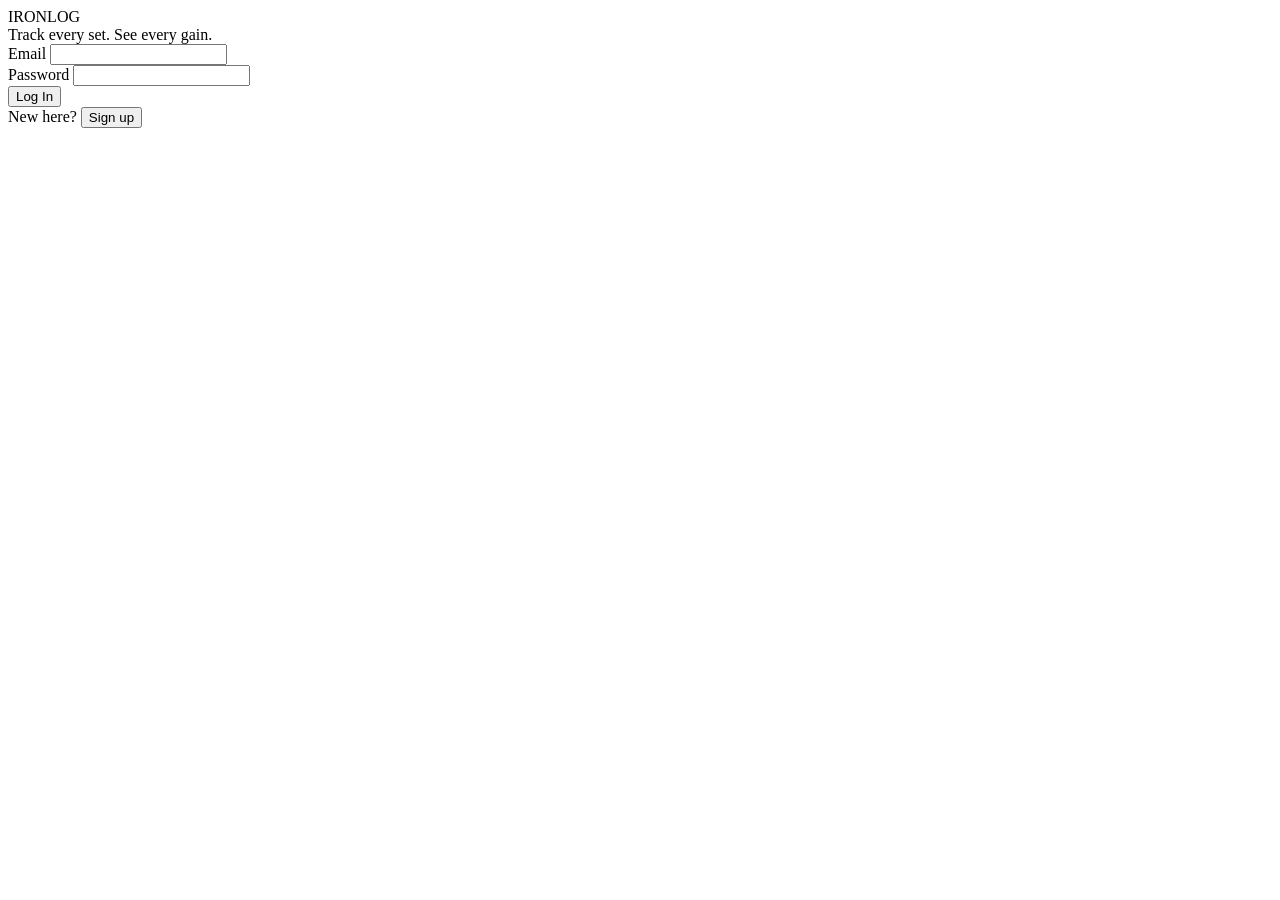
==== index.html @ dd143255 "Add files via upload" ====
<!DOCTYPE html>
<html lang="en">
<head>
<meta charset="UTF-8">
<meta name="viewport" content="width=device-width, initial-scale=1.0">
<title>IRONLOG — Sign In</title>
<link rel="preconnect" href="https://fonts.googleapis.com">
<link href="https://fonts.googleapis.com/css2?family=Oswald:wght@500;600;700&family=Inter:wght@400;500;600;700&display=swap" rel="stylesheet">
<link rel="stylesheet" href="css/style.css">
</head>
<body>

<div class="auth-shell">
  <div class="auth-card">
    <div class="brand">IRON<span>LOG</span></div>
    <div class="tagline">Track every set. See every gain.</div>

    <div class="error-msg" id="errorBox"></div>

    <!-- LOGIN FORM -->
    <form id="loginForm">
      <div class="field">
        <label for="loginEmail">Email</label>
        <input type="email" id="loginEmail" required autocomplete="email">
      </div>
      <div class="field">
        <label for="loginPassword">Password</label>
        <input type="password" id="loginPassword" required autocomplete="current-password">
      </div>
      <button type="submit" class="btn-primary" id="loginBtn">Log In</button>
    </form>

    <!-- SIGNUP FORM -->
    <form id="signupForm" style="display:none;">
      <div class="field">
        <label for="suName">Full Name</label>
        <input type="text" id="suName" required>
      </div>
      <div class="field">
        <label for="suEmail">Email</label>
        <input type="email" id="suEmail" required>
      </div>
      <div class="field">
        <label for="suPassword">Password</label>
        <input type="password" id="suPassword" required minlength="4">
      </div>
      <button type="submit" class="btn-primary" id="signupBtn">Create Account</button>
    </form>

    <div class="auth-switch">
      <span id="switchPrompt">New here?</span>
      <button id="switchBtn" type="button">Sign up</button>
    </div>
  </div>
</div>

<script src="js/api.js"></script>
<script>
  const loginForm = document.getElementById('loginForm');
  const signupForm = document.getElementById('signupForm');
  const switchBtn = document.getElementById('switchBtn');
  const switchPrompt = document.getElementById('switchPrompt');
  const errorBox = document.getElementById('errorBox');
  let mode = 'login';

  // Redirect if already logged in
  if (Api.getToken()) window.location.href = 'dashboard.html';

  function showError(msg) {
    errorBox.textContent = msg;
    errorBox.classList.add('show');
  }
  function clearError() {
    errorBox.classList.remove('show');
  }
  function setLoading(btn, loading, label) {
    btn.disabled = loading;
    btn.textContent = loading ? 'Please wait…' : label;
  }

  switchBtn.addEventListener('click', () => {
    clearError();
    if (mode === 'login') {
      mode = 'signup';
      loginForm.style.display = 'none';
      signupForm.style.display = 'block';
      switchPrompt.textContent = 'Already have an account?';
      switchBtn.textContent = 'Log in';
    } else {
      mode = 'login';
      signupForm.style.display = 'none';
      loginForm.style.display = 'block';
      switchPrompt.textContent = 'New here?';
      switchBtn.textContent = 'Sign up';
    }
  });

  loginForm.addEventListener('submit', async (e) => {
    e.preventDefault();
    clearError();
    const email = document.getElementById('loginEmail').value.trim().toLowerCase();
    const password = document.getElementById('loginPassword').value;
    const btn = document.getElementById('loginBtn');
    setLoading(btn, true, 'Log In');
    try {
      await Api.login(email, password);
      window.location.href = 'dashboard.html';
    } catch (err) {
      showError(err.message || 'Could not log in. Is the backend running?');
    } finally {
      setLoading(btn, false, 'Log In');
    }
  });

  signupForm.addEventListener('submit', async (e) => {
    e.preventDefault();
    clearError();
    const name = document.getElementById('suName').value.trim();
    const email = document.getElementById('suEmail').value.trim().toLowerCase();
    const password = document.getElementById('suPassword').value;
    const btn = document.getElementById('signupBtn');
    setLoading(btn, true, 'Create Account');
    try {
      await Api.signup({ name, email, password });
      window.location.href = 'dashboard.html?welcome=1';
    } catch (err) {
      showError(err.message || 'Could not sign up. Is the backend running?');
    } finally {
      setLoading(btn, false, 'Create Account');
    }
  });
</script>
</body>
</html>
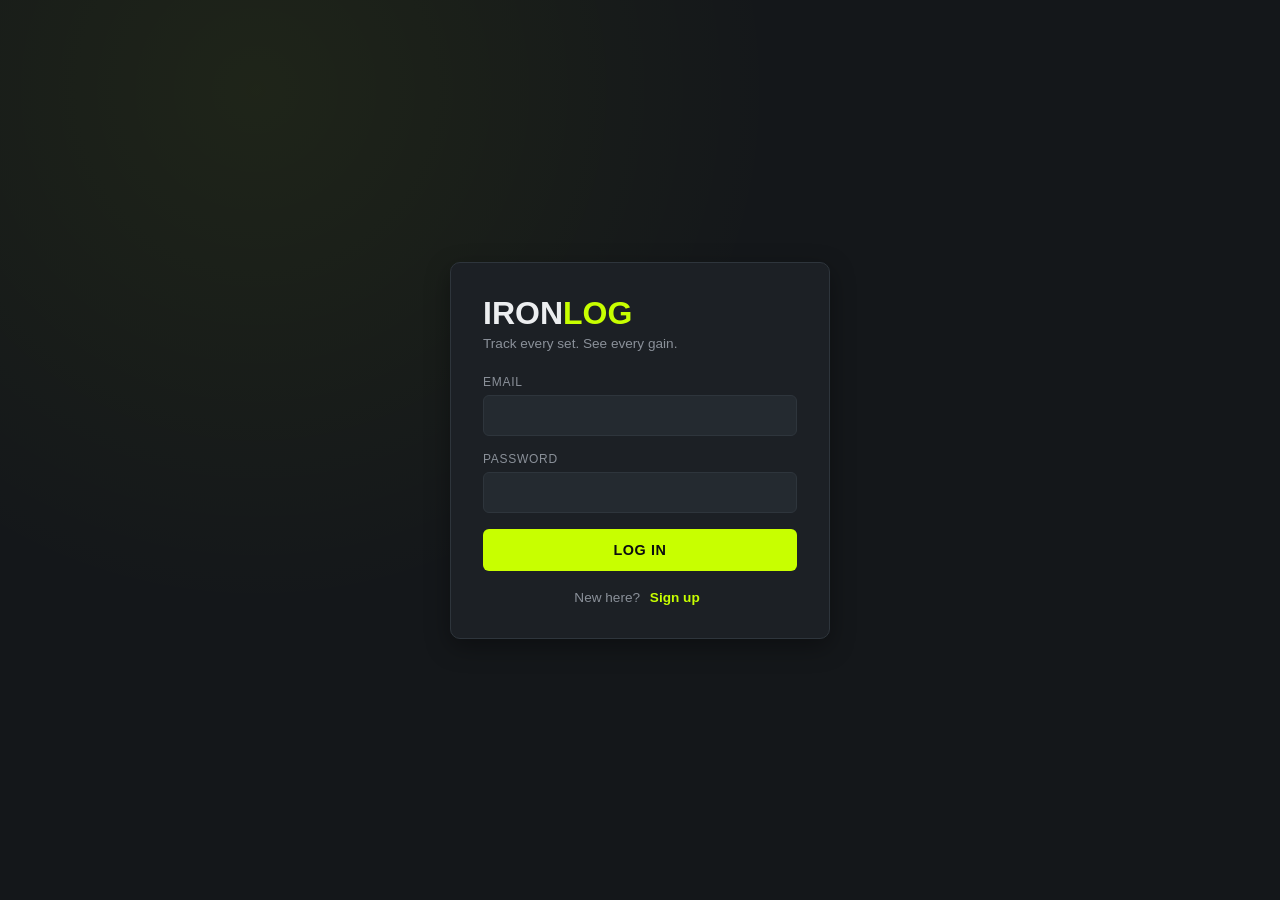
==== commit dc4a9546: "Update index.html" ====
--- a/index.html
+++ b/index.html
@@ -6,7 +6,7 @@
 <title>IRONLOG — Sign In</title>
 <link rel="preconnect" href="https://fonts.googleapis.com">
 <link href="https://fonts.googleapis.com/css2?family=Oswald:wght@500;600;700&family=Inter:wght@400;500;600;700&display=swap" rel="stylesheet">
-<link rel="stylesheet" href="css/style.css">
+<link rel="stylesheet" href="style.css">
 </head>
 <body>
 
@@ -54,7 +54,7 @@
   </div>
 </div>
 
-<script src="js/api.js"></script>
+<script src="api.js"></script>
 <script>
   const loginForm = document.getElementById('loginForm');
   const signupForm = document.getElementById('signupForm');
--- a/style.css
+++ b/style.css
@@ -0,0 +1,454 @@
+/* =========================================================
+   GYM TRACKER — Design Tokens
+   Display: Oswald (condensed, bold, gym signage feel)
+   Body/UI: Inter
+   Palette: near-black ground, volt accent, coral secondary
+   ========================================================= */
+:root {
+  --bg: #14171a;
+  --surface: #1c2025;
+  --surface-2: #242a30;
+  --line: #2e353c;
+  --text: #eceef0;
+  --muted: #8a9099;
+  --volt: #c8ff00;
+  --volt-dim: #9bc400;
+  --coral: #ff5a36;
+  --radius: 10px;
+  --shadow: 0 8px 24px rgba(0,0,0,0.35);
+}
+
+* { box-sizing: border-box; }
+
+html, body {
+  margin: 0;
+  padding: 0;
+  background: var(--bg);
+  color: var(--text);
+  font-family: 'Inter', -apple-system, sans-serif;
+  -webkit-font-smoothing: antialiased;
+}
+
+h1, h2, h3, .display {
+  font-family: 'Oswald', sans-serif;
+  text-transform: uppercase;
+  letter-spacing: 0.02em;
+  margin: 0;
+}
+
+a { color: inherit; text-decoration: none; }
+button { font-family: inherit; cursor: pointer; }
+
+:focus-visible {
+  outline: 2px solid var(--volt);
+  outline-offset: 2px;
+}
+
+/* ---------- Layout shells ---------- */
+.auth-shell {
+  min-height: 100vh;
+  display: grid;
+  place-items: center;
+  padding: 24px;
+  background:
+    radial-gradient(circle at 20% 10%, rgba(200,255,0,0.06), transparent 40%),
+    var(--bg);
+}
+
+.app-shell {
+  display: grid;
+  grid-template-columns: 220px 1fr;
+  min-height: 100vh;
+}
+
+@media (max-width: 760px) {
+  .app-shell { grid-template-columns: 1fr; }
+}
+
+/* ---------- Auth card ---------- */
+.auth-card {
+  width: 100%;
+  max-width: 380px;
+  background: var(--surface);
+  border: 1px solid var(--line);
+  border-radius: var(--radius);
+  padding: 32px;
+  box-shadow: var(--shadow);
+}
+
+.auth-card .brand {
+  font-size: 2rem;
+  font-weight: 700;
+  margin-bottom: 4px;
+}
+.auth-card .brand span { color: var(--volt); }
+
+.auth-card .tagline {
+  color: var(--muted);
+  font-size: 0.85rem;
+  margin-bottom: 24px;
+}
+
+.field {
+  margin-bottom: 16px;
+}
+.field label {
+  display: block;
+  font-size: 0.75rem;
+  text-transform: uppercase;
+  letter-spacing: 0.06em;
+  color: var(--muted);
+  margin-bottom: 6px;
+}
+.field input, .field select {
+  width: 100%;
+  padding: 11px 12px;
+  background: var(--surface-2);
+  border: 1px solid var(--line);
+  border-radius: 6px;
+  color: var(--text);
+  font-size: 0.95rem;
+}
+.field input:focus, .field select:focus {
+  border-color: var(--volt);
+}
+
+.btn-primary {
+  width: 100%;
+  padding: 13px;
+  background: var(--volt);
+  color: #0c0e0f;
+  border: none;
+  border-radius: 6px;
+  font-weight: 700;
+  text-transform: uppercase;
+  letter-spacing: 0.04em;
+  font-size: 0.9rem;
+  transition: transform 0.12s ease, background 0.12s ease;
+}
+.btn-primary:hover { background: var(--volt-dim); transform: translateY(-1px); }
+
+.btn-ghost {
+  width: 100%;
+  padding: 12px;
+  background: transparent;
+  color: var(--text);
+  border: 1px solid var(--line);
+  border-radius: 6px;
+  font-weight: 600;
+  margin-top: 10px;
+}
+.btn-ghost:hover { border-color: var(--volt); }
+
+.auth-switch {
+  text-align: center;
+  margin-top: 18px;
+  font-size: 0.85rem;
+  color: var(--muted);
+}
+.auth-switch button {
+  background: none;
+  border: none;
+  color: var(--volt);
+  font-weight: 600;
+  font-size: 0.85rem;
+}
+
+.error-msg {
+  background: rgba(255,90,54,0.12);
+  border: 1px solid var(--coral);
+  color: var(--coral);
+  font-size: 0.8rem;
+  padding: 8px 10px;
+  border-radius: 6px;
+  margin-bottom: 14px;
+  display: none;
+}
+.error-msg.show { display: block; }
+
+/* ---------- Sidebar ---------- */
+.sidebar {
+  background: var(--surface);
+  border-right: 1px solid var(--line);
+  padding: 24px 16px;
+  display: flex;
+  flex-direction: column;
+}
+.sidebar .brand {
+  font-size: 1.3rem;
+  font-weight: 700;
+  margin-bottom: 28px;
+  padding: 0 8px;
+}
+.sidebar .brand span { color: var(--volt); }
+
+.nav-item {
+  display: flex;
+  align-items: center;
+  gap: 10px;
+  padding: 11px 12px;
+  border-radius: 8px;
+  color: var(--muted);
+  font-weight: 600;
+  font-size: 0.88rem;
+  margin-bottom: 4px;
+  border: none;
+  background: none;
+  width: 100%;
+  text-align: left;
+}
+.nav-item:hover { color: var(--text); background: var(--surface-2); }
+.nav-item.active { color: #0c0e0f; background: var(--volt); }
+
+.sidebar .user-box {
+  margin-top: auto;
+  padding-top: 16px;
+  border-top: 1px solid var(--line);
+}
+.sidebar .user-name {
+  font-weight: 700;
+  font-size: 0.9rem;
+}
+.sidebar .logout-link {
+  font-size: 0.78rem;
+  color: var(--coral);
+  margin-top: 6px;
+  display: inline-block;
+}
+
+/* Mobile nav */
+.mobile-bar {
+  display: none;
+  background: var(--surface);
+  border-bottom: 1px solid var(--line);
+  padding: 14px 18px;
+  align-items: center;
+  justify-content: space-between;
+}
+@media (max-width: 760px) {
+  .sidebar { display: none; }
+  .mobile-bar { display: flex; }
+}
+
+/* ---------- Main content ---------- */
+.main {
+  padding: 32px;
+  max-width: 1080px;
+  width: 100%;
+}
+@media (max-width: 760px) { .main { padding: 20px; } }
+
+.page-head {
+  margin-bottom: 24px;
+}
+.page-head h1 { font-size: 1.8rem; }
+.page-head p { color: var(--muted); margin-top: 4px; font-size: 0.9rem; }
+
+.grid {
+  display: grid;
+  gap: 18px;
+}
+.grid-3 { grid-template-columns: repeat(3, 1fr); }
+.grid-2 { grid-template-columns: repeat(2, 1fr); }
+@media (max-width: 760px) {
+  .grid-3, .grid-2 { grid-template-columns: 1fr; }
+}
+
+.card {
+  background: var(--surface);
+  border: 1px solid var(--line);
+  border-radius: var(--radius);
+  padding: 20px;
+}
+.card h3 {
+  font-size: 0.78rem;
+  color: var(--muted);
+  letter-spacing: 0.06em;
+  margin-bottom: 10px;
+}
+.card .stat {
+  font-family: 'Oswald', sans-serif;
+  font-size: 2.1rem;
+  font-weight: 600;
+}
+.card .stat small {
+  font-family: 'Inter', sans-serif;
+  font-size: 0.85rem;
+  color: var(--muted);
+  font-weight: 400;
+  margin-left: 4px;
+}
+
+/* ---------- Streak ring (signature element) ---------- */
+.streak-card {
+  display: flex;
+  align-items: center;
+  gap: 20px;
+}
+.streak-ring {
+  position: relative;
+  width: 96px;
+  height: 96px;
+  flex-shrink: 0;
+}
+.streak-ring svg { transform: rotate(-90deg); }
+.streak-ring .ring-bg { fill: none; stroke: var(--surface-2); stroke-width: 8; }
+.streak-ring .ring-fg {
+  fill: none;
+  stroke: var(--volt);
+  stroke-width: 8;
+  stroke-linecap: round;
+  transition: stroke-dashoffset 0.6s ease;
+}
+.streak-ring .ring-label {
+  position: absolute;
+  inset: 0;
+  display: grid;
+  place-items: center;
+  font-family: 'Oswald', sans-serif;
+  font-size: 1.4rem;
+  font-weight: 600;
+}
+
+/* ---------- Forms / tables ---------- */
+.form-row {
+  display: grid;
+  grid-template-columns: repeat(4, 1fr) auto;
+  gap: 10px;
+  align-items: end;
+}
+@media (max-width: 760px) {
+  .form-row { grid-template-columns: 1fr 1fr; }
+}
+
+.table {
+  width: 100%;
+  border-collapse: collapse;
+  margin-top: 14px;
+}
+.table th {
+  text-align: left;
+  font-size: 0.72rem;
+  text-transform: uppercase;
+  letter-spacing: 0.05em;
+  color: var(--muted);
+  padding: 8px 10px;
+  border-bottom: 1px solid var(--line);
+}
+.table td {
+  padding: 10px;
+  border-bottom: 1px solid var(--line);
+  font-size: 0.88rem;
+}
+.table tr:last-child td { border-bottom: none; }
+.table .del-btn {
+  background: none;
+  border: none;
+  color: var(--coral);
+  font-size: 0.78rem;
+  font-weight: 600;
+}
+
+.empty-state {
+  text-align: center;
+  padding: 40px 20px;
+  color: var(--muted);
+}
+.empty-state .icon { font-size: 2rem; margin-bottom: 8px; }
+
+/* ---------- Plan templates ---------- */
+.plan-card {
+  background: var(--surface);
+  border: 1px solid var(--line);
+  border-radius: var(--radius);
+  padding: 18px;
+}
+.plan-card h3 {
+  color: var(--text);
+  font-family: 'Oswald', sans-serif;
+  font-size: 1.1rem;
+  text-transform: none;
+  margin-bottom: 4px;
+}
+.plan-card .tag {
+  display: inline-block;
+  background: rgba(200,255,0,0.12);
+  color: var(--volt);
+  font-size: 0.7rem;
+  font-weight: 700;
+  text-transform: uppercase;
+  padding: 3px 8px;
+  border-radius: 4px;
+  margin-bottom: 10px;
+}
+.plan-card ul { margin: 10px 0 0; padding-left: 18px; color: var(--muted); font-size: 0.85rem; }
+.plan-card li { margin-bottom: 4px; }
+.plan-card .use-btn {
+  margin-top: 14px;
+  width: 100%;
+  padding: 9px;
+  background: var(--surface-2);
+  border: 1px solid var(--line);
+  border-radius: 6px;
+  color: var(--text);
+  font-weight: 600;
+  font-size: 0.82rem;
+}
+.plan-card .use-btn:hover { border-color: var(--volt); color: var(--volt); }
+
+/* ---------- BMI ---------- */
+.bmi-result {
+  margin-top: 20px;
+  padding: 18px;
+  border-radius: var(--radius);
+  background: var(--surface-2);
+  border: 1px solid var(--line);
+}
+.bmi-scale {
+  display: flex;
+  height: 8px;
+  border-radius: 4px;
+  overflow: hidden;
+  margin-top: 14px;
+}
+.bmi-scale span { flex: 1; }
+.bmi-under { background: #4fa8e0; }
+.bmi-normal { background: var(--volt); }
+.bmi-over { background: #ffb23a; }
+.bmi-obese { background: var(--coral); }
+.bmi-marker {
+  position: relative;
+  height: 0;
+}
+.bmi-marker::before {
+  content: '';
+  position: absolute;
+  top: -16px;
+  width: 2px;
+  height: 16px;
+  background: #fff;
+}
+
+.toast {
+  position: fixed;
+  bottom: 24px;
+  right: 24px;
+  background: var(--surface-2);
+  border: 1px solid var(--volt);
+  color: var(--text);
+  padding: 12px 18px;
+  border-radius: 8px;
+  font-size: 0.85rem;
+  font-weight: 600;
+  box-shadow: var(--shadow);
+  transform: translateY(20px);
+  opacity: 0;
+  transition: all 0.25s ease;
+  pointer-events: none;
+  z-index: 50;
+}
+.toast.show { transform: translateY(0); opacity: 1; }
+
+@media (prefers-reduced-motion: reduce) {
+  * { transition: none !important; animation: none !important; }
+}
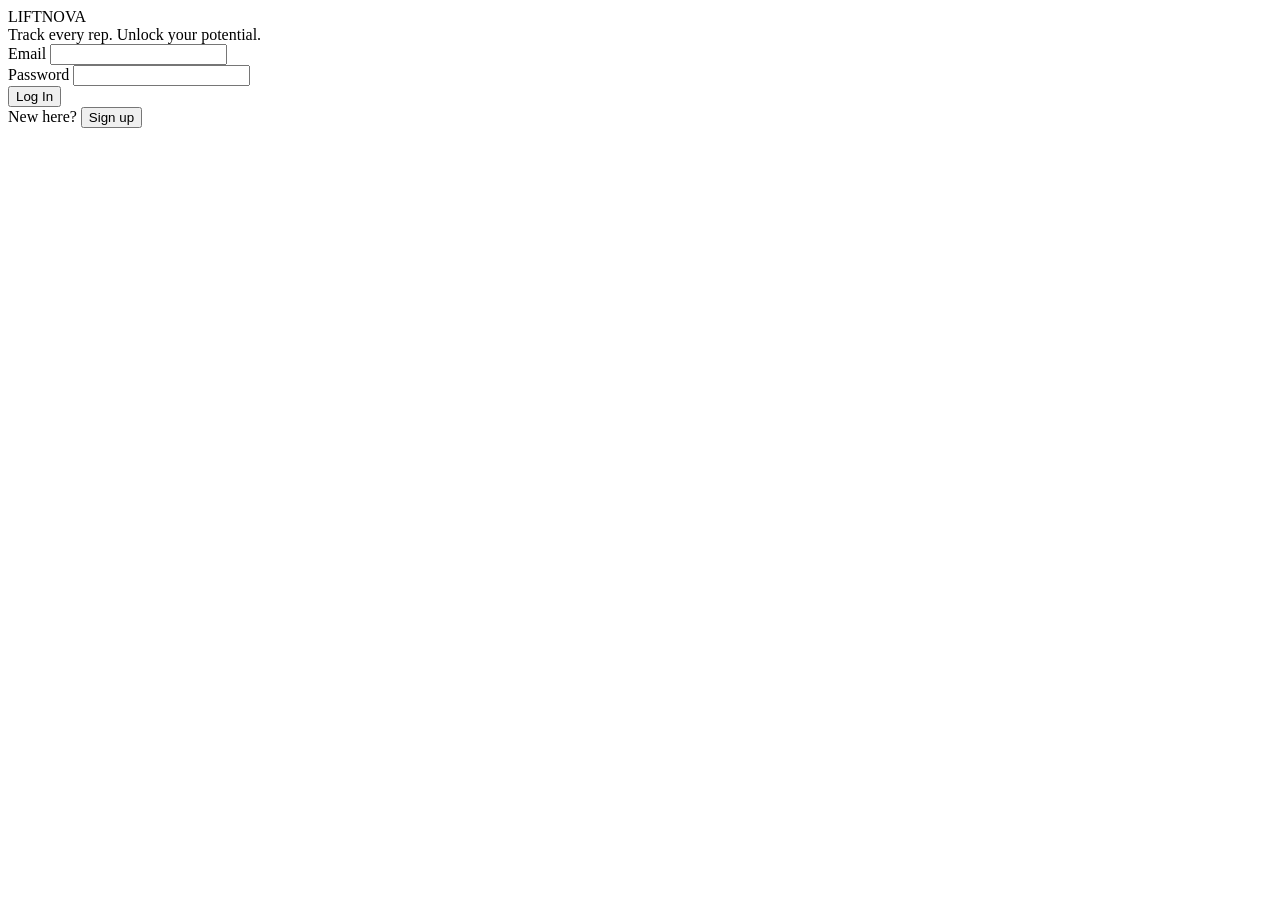
==== commit 0e775cec: "Update index.html" ====
--- a/index.html
+++ b/index.html
@@ -3,17 +3,17 @@
 <head>
 <meta charset="UTF-8">
 <meta name="viewport" content="width=device-width, initial-scale=1.0">
-<title>IRONLOG — Sign In</title>
+<title>LiftNova — Sign In</title>
 <link rel="preconnect" href="https://fonts.googleapis.com">
 <link href="https://fonts.googleapis.com/css2?family=Oswald:wght@500;600;700&family=Inter:wght@400;500;600;700&display=swap" rel="stylesheet">
-<link rel="stylesheet" href="style.css">
+<link rel="stylesheet" href="css/style.css">
 </head>
 <body>
 
 <div class="auth-shell">
   <div class="auth-card">
-    <div class="brand">IRON<span>LOG</span></div>
-    <div class="tagline">Track every set. See every gain.</div>
+    <div class="brand">LIFT<span>NOVA</span></div>
+    <div class="tagline">Track every rep. Unlock your potential.</div>
 
     <div class="error-msg" id="errorBox"></div>
 
@@ -54,7 +54,7 @@
   </div>
 </div>
 
-<script src="api.js"></script>
+<script src="js/api.js"></script>
 <script>
   const loginForm = document.getElementById('loginForm');
   const signupForm = document.getElementById('signupForm');
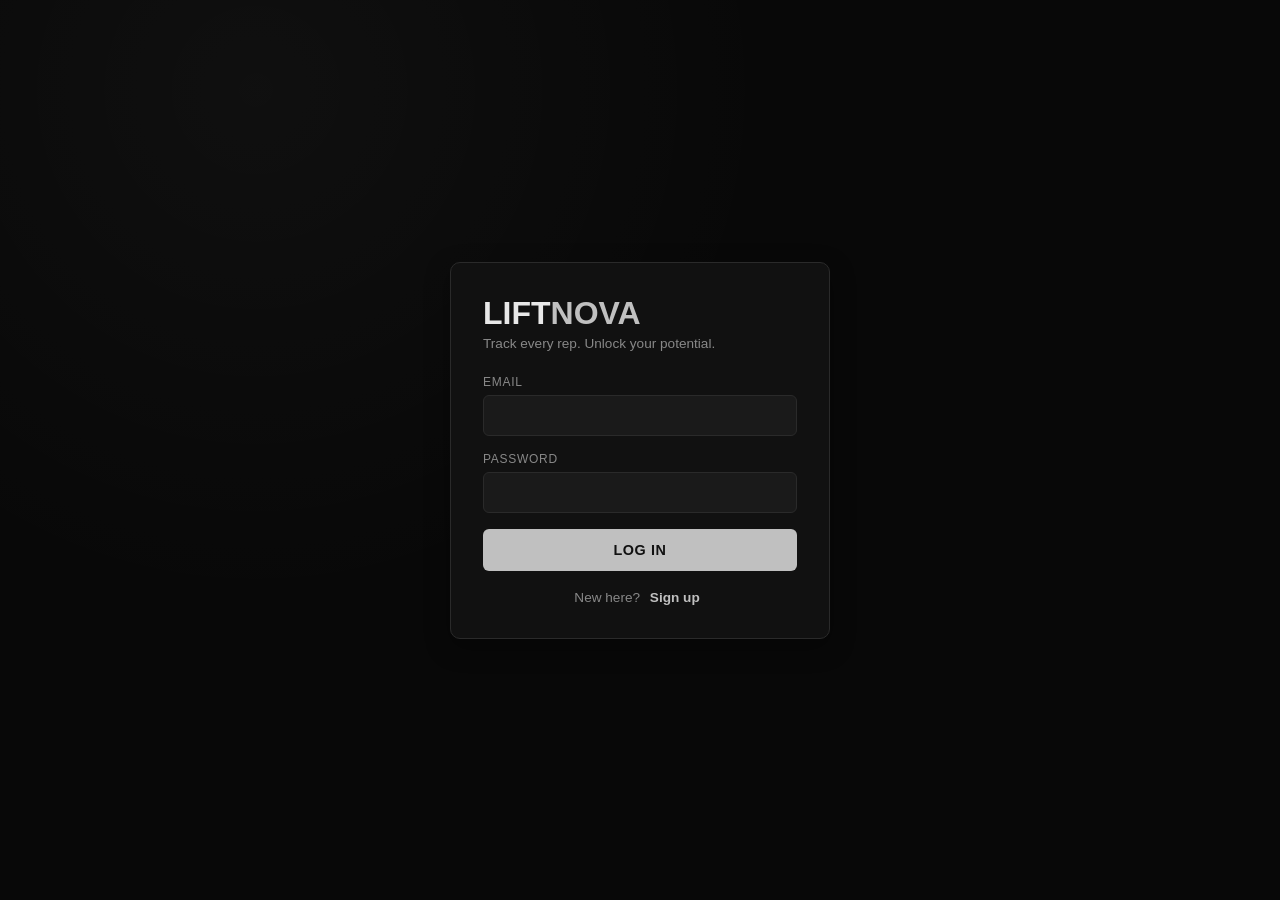
==== commit a6dfa0e3: "Update index.html" ====
--- a/index.html
+++ b/index.html
@@ -6,7 +6,7 @@
 <title>LiftNova — Sign In</title>
 <link rel="preconnect" href="https://fonts.googleapis.com">
 <link href="https://fonts.googleapis.com/css2?family=Oswald:wght@500;600;700&family=Inter:wght@400;500;600;700&display=swap" rel="stylesheet">
-<link rel="stylesheet" href="css/style.css">
+<link rel="stylesheet" href="style.css">
 </head>
 <body>
 
@@ -54,7 +54,7 @@
   </div>
 </div>
 
-<script src="js/api.js"></script>
+<script src="api.js"></script>
 <script>
   const loginForm = document.getElementById('loginForm');
   const signupForm = document.getElementById('signupForm');
--- a/style.css
+++ b/style.css
@@ -0,0 +1,454 @@
+/* =========================================================
+   LIFTNOVA — Design Tokens
+   Display: Oswald (condensed, bold, gym signage feel)
+   Body/UI: Inter
+   Palette: pure black ground, silver accent, gray secondary
+   ========================================================= */
+:root {
+  --bg: #080808;
+  --surface: #111111;
+  --surface-2: #1a1a1a;
+  --line: #2a2a2a;
+  --text: #e8e8e8;
+  --muted: #888888;
+  --volt: #c0c0c0;
+  --volt-dim: #a0a0a0;
+  --coral: #aaaaaa;
+  --radius: 10px;
+  --shadow: 0 8px 24px rgba(0,0,0,0.35);
+}
+
+* { box-sizing: border-box; }
+
+html, body {
+  margin: 0;
+  padding: 0;
+  background: var(--bg);
+  color: var(--text);
+  font-family: 'Inter', -apple-system, sans-serif;
+  -webkit-font-smoothing: antialiased;
+}
+
+h1, h2, h3, .display {
+  font-family: 'Oswald', sans-serif;
+  text-transform: uppercase;
+  letter-spacing: 0.02em;
+  margin: 0;
+}
+
+a { color: inherit; text-decoration: none; }
+button { font-family: inherit; cursor: pointer; }
+
+:focus-visible {
+  outline: 2px solid var(--volt);
+  outline-offset: 2px;
+}
+
+/* ---------- Layout shells ---------- */
+.auth-shell {
+  min-height: 100vh;
+  display: grid;
+  place-items: center;
+  padding: 24px;
+  background:
+    radial-gradient(circle at 20% 10%, rgba(255,255,255,0.03), transparent 40%),
+    var(--bg);
+}
+
+.app-shell {
+  display: grid;
+  grid-template-columns: 220px 1fr;
+  min-height: 100vh;
+}
+
+@media (max-width: 760px) {
+  .app-shell { grid-template-columns: 1fr; }
+}
+
+/* ---------- Auth card ---------- */
+.auth-card {
+  width: 100%;
+  max-width: 380px;
+  background: var(--surface);
+  border: 1px solid var(--line);
+  border-radius: var(--radius);
+  padding: 32px;
+  box-shadow: var(--shadow);
+}
+
+.auth-card .brand {
+  font-size: 2rem;
+  font-weight: 700;
+  margin-bottom: 4px;
+}
+.auth-card .brand span { color: var(--volt); }
+
+.auth-card .tagline {
+  color: var(--muted);
+  font-size: 0.85rem;
+  margin-bottom: 24px;
+}
+
+.field {
+  margin-bottom: 16px;
+}
+.field label {
+  display: block;
+  font-size: 0.75rem;
+  text-transform: uppercase;
+  letter-spacing: 0.06em;
+  color: var(--muted);
+  margin-bottom: 6px;
+}
+.field input, .field select {
+  width: 100%;
+  padding: 11px 12px;
+  background: var(--surface-2);
+  border: 1px solid var(--line);
+  border-radius: 6px;
+  color: var(--text);
+  font-size: 0.95rem;
+}
+.field input:focus, .field select:focus {
+  border-color: var(--volt);
+}
+
+.btn-primary {
+  width: 100%;
+  padding: 13px;
+  background: var(--volt);
+  color: #111111;
+  border: none;
+  border-radius: 6px;
+  font-weight: 700;
+  text-transform: uppercase;
+  letter-spacing: 0.04em;
+  font-size: 0.9rem;
+  transition: transform 0.12s ease, background 0.12s ease;
+}
+.btn-primary:hover { background: var(--volt-dim); transform: translateY(-1px); }
+
+.btn-ghost {
+  width: 100%;
+  padding: 12px;
+  background: transparent;
+  color: var(--text);
+  border: 1px solid var(--line);
+  border-radius: 6px;
+  font-weight: 600;
+  margin-top: 10px;
+}
+.btn-ghost:hover { border-color: var(--volt); }
+
+.auth-switch {
+  text-align: center;
+  margin-top: 18px;
+  font-size: 0.85rem;
+  color: var(--muted);
+}
+.auth-switch button {
+  background: none;
+  border: none;
+  color: var(--volt);
+  font-weight: 600;
+  font-size: 0.85rem;
+}
+
+.error-msg {
+  background: rgba(170,170,170,0.12);
+  border: 1px solid var(--coral);
+  color: var(--coral);
+  font-size: 0.8rem;
+  padding: 8px 10px;
+  border-radius: 6px;
+  margin-bottom: 14px;
+  display: none;
+}
+.error-msg.show { display: block; }
+
+/* ---------- Sidebar ---------- */
+.sidebar {
+  background: var(--surface);
+  border-right: 1px solid var(--line);
+  padding: 24px 16px;
+  display: flex;
+  flex-direction: column;
+}
+.sidebar .brand {
+  font-size: 1.3rem;
+  font-weight: 700;
+  margin-bottom: 28px;
+  padding: 0 8px;
+}
+.sidebar .brand span { color: var(--volt); }
+
+.nav-item {
+  display: flex;
+  align-items: center;
+  gap: 10px;
+  padding: 11px 12px;
+  border-radius: 8px;
+  color: var(--muted);
+  font-weight: 600;
+  font-size: 0.88rem;
+  margin-bottom: 4px;
+  border: none;
+  background: none;
+  width: 100%;
+  text-align: left;
+}
+.nav-item:hover { color: var(--text); background: var(--surface-2); }
+.nav-item.active { color: #111111; background: var(--volt); }
+
+.sidebar .user-box {
+  margin-top: auto;
+  padding-top: 16px;
+  border-top: 1px solid var(--line);
+}
+.sidebar .user-name {
+  font-weight: 700;
+  font-size: 0.9rem;
+}
+.sidebar .logout-link {
+  font-size: 0.78rem;
+  color: var(--coral);
+  margin-top: 6px;
+  display: inline-block;
+}
+
+/* Mobile nav */
+.mobile-bar {
+  display: none;
+  background: var(--surface);
+  border-bottom: 1px solid var(--line);
+  padding: 14px 18px;
+  align-items: center;
+  justify-content: space-between;
+}
+@media (max-width: 760px) {
+  .sidebar { display: none; }
+  .mobile-bar { display: flex; }
+}
+
+/* ---------- Main content ---------- */
+.main {
+  padding: 32px;
+  max-width: 1080px;
+  width: 100%;
+}
+@media (max-width: 760px) { .main { padding: 20px; } }
+
+.page-head {
+  margin-bottom: 24px;
+}
+.page-head h1 { font-size: 1.8rem; }
+.page-head p { color: var(--muted); margin-top: 4px; font-size: 0.9rem; }
+
+.grid {
+  display: grid;
+  gap: 18px;
+}
+.grid-3 { grid-template-columns: repeat(3, 1fr); }
+.grid-2 { grid-template-columns: repeat(2, 1fr); }
+@media (max-width: 760px) {
+  .grid-3, .grid-2 { grid-template-columns: 1fr; }
+}
+
+.card {
+  background: var(--surface);
+  border: 1px solid var(--line);
+  border-radius: var(--radius);
+  padding: 20px;
+}
+.card h3 {
+  font-size: 0.78rem;
+  color: var(--muted);
+  letter-spacing: 0.06em;
+  margin-bottom: 10px;
+}
+.card .stat {
+  font-family: 'Oswald', sans-serif;
+  font-size: 2.1rem;
+  font-weight: 600;
+}
+.card .stat small {
+  font-family: 'Inter', sans-serif;
+  font-size: 0.85rem;
+  color: var(--muted);
+  font-weight: 400;
+  margin-left: 4px;
+}
+
+/* ---------- Streak ring (signature element) ---------- */
+.streak-card {
+  display: flex;
+  align-items: center;
+  gap: 20px;
+}
+.streak-ring {
+  position: relative;
+  width: 96px;
+  height: 96px;
+  flex-shrink: 0;
+}
+.streak-ring svg { transform: rotate(-90deg); }
+.streak-ring .ring-bg { fill: none; stroke: var(--surface-2); stroke-width: 8; }
+.streak-ring .ring-fg {
+  fill: none;
+  stroke: var(--volt);
+  stroke-width: 8;
+  stroke-linecap: round;
+  transition: stroke-dashoffset 0.6s ease;
+}
+.streak-ring .ring-label {
+  position: absolute;
+  inset: 0;
+  display: grid;
+  place-items: center;
+  font-family: 'Oswald', sans-serif;
+  font-size: 1.4rem;
+  font-weight: 600;
+}
+
+/* ---------- Forms / tables ---------- */
+.form-row {
+  display: grid;
+  grid-template-columns: repeat(4, 1fr) auto;
+  gap: 10px;
+  align-items: end;
+}
+@media (max-width: 760px) {
+  .form-row { grid-template-columns: 1fr 1fr; }
+}
+
+.table {
+  width: 100%;
+  border-collapse: collapse;
+  margin-top: 14px;
+}
+.table th {
+  text-align: left;
+  font-size: 0.72rem;
+  text-transform: uppercase;
+  letter-spacing: 0.05em;
+  color: var(--muted);
+  padding: 8px 10px;
+  border-bottom: 1px solid var(--line);
+}
+.table td {
+  padding: 10px;
+  border-bottom: 1px solid var(--line);
+  font-size: 0.88rem;
+}
+.table tr:last-child td { border-bottom: none; }
+.table .del-btn {
+  background: none;
+  border: none;
+  color: var(--coral);
+  font-size: 0.78rem;
+  font-weight: 600;
+}
+
+.empty-state {
+  text-align: center;
+  padding: 40px 20px;
+  color: var(--muted);
+}
+.empty-state .icon { font-size: 2rem; margin-bottom: 8px; }
+
+/* ---------- Plan templates ---------- */
+.plan-card {
+  background: var(--surface);
+  border: 1px solid var(--line);
+  border-radius: var(--radius);
+  padding: 18px;
+}
+.plan-card h3 {
+  color: var(--text);
+  font-family: 'Oswald', sans-serif;
+  font-size: 1.1rem;
+  text-transform: none;
+  margin-bottom: 4px;
+}
+.plan-card .tag {
+  display: inline-block;
+  background: rgba(255,255,255,0.08);
+  color: var(--volt);
+  font-size: 0.7rem;
+  font-weight: 700;
+  text-transform: uppercase;
+  padding: 3px 8px;
+  border-radius: 4px;
+  margin-bottom: 10px;
+}
+.plan-card ul { margin: 10px 0 0; padding-left: 18px; color: var(--muted); font-size: 0.85rem; }
+.plan-card li { margin-bottom: 4px; }
+.plan-card .use-btn {
+  margin-top: 14px;
+  width: 100%;
+  padding: 9px;
+  background: var(--surface-2);
+  border: 1px solid var(--line);
+  border-radius: 6px;
+  color: var(--text);
+  font-weight: 600;
+  font-size: 0.82rem;
+}
+.plan-card .use-btn:hover { border-color: var(--volt); color: var(--volt); }
+
+/* ---------- BMI ---------- */
+.bmi-result {
+  margin-top: 20px;
+  padding: 18px;
+  border-radius: var(--radius);
+  background: var(--surface-2);
+  border: 1px solid var(--line);
+}
+.bmi-scale {
+  display: flex;
+  height: 8px;
+  border-radius: 4px;
+  overflow: hidden;
+  margin-top: 14px;
+}
+.bmi-scale span { flex: 1; }
+.bmi-under { background: #4fa8e0; }
+.bmi-normal { background: var(--volt); }
+.bmi-over { background: #ffb23a; }
+.bmi-obese { background: var(--coral); }
+.bmi-marker {
+  position: relative;
+  height: 0;
+}
+.bmi-marker::before {
+  content: '';
+  position: absolute;
+  top: -16px;
+  width: 2px;
+  height: 16px;
+  background: #fff;
+}
+
+.toast {
+  position: fixed;
+  bottom: 24px;
+  right: 24px;
+  background: var(--surface-2);
+  border: 1px solid var(--volt);
+  color: var(--text);
+  padding: 12px 18px;
+  border-radius: 8px;
+  font-size: 0.85rem;
+  font-weight: 600;
+  box-shadow: var(--shadow);
+  transform: translateY(20px);
+  opacity: 0;
+  transition: all 0.25s ease;
+  pointer-events: none;
+  z-index: 50;
+}
+.toast.show { transform: translateY(0); opacity: 1; }
+
+@media (prefers-reduced-motion: reduce) {
+  * { transition: none !important; animation: none !important; }
+}
